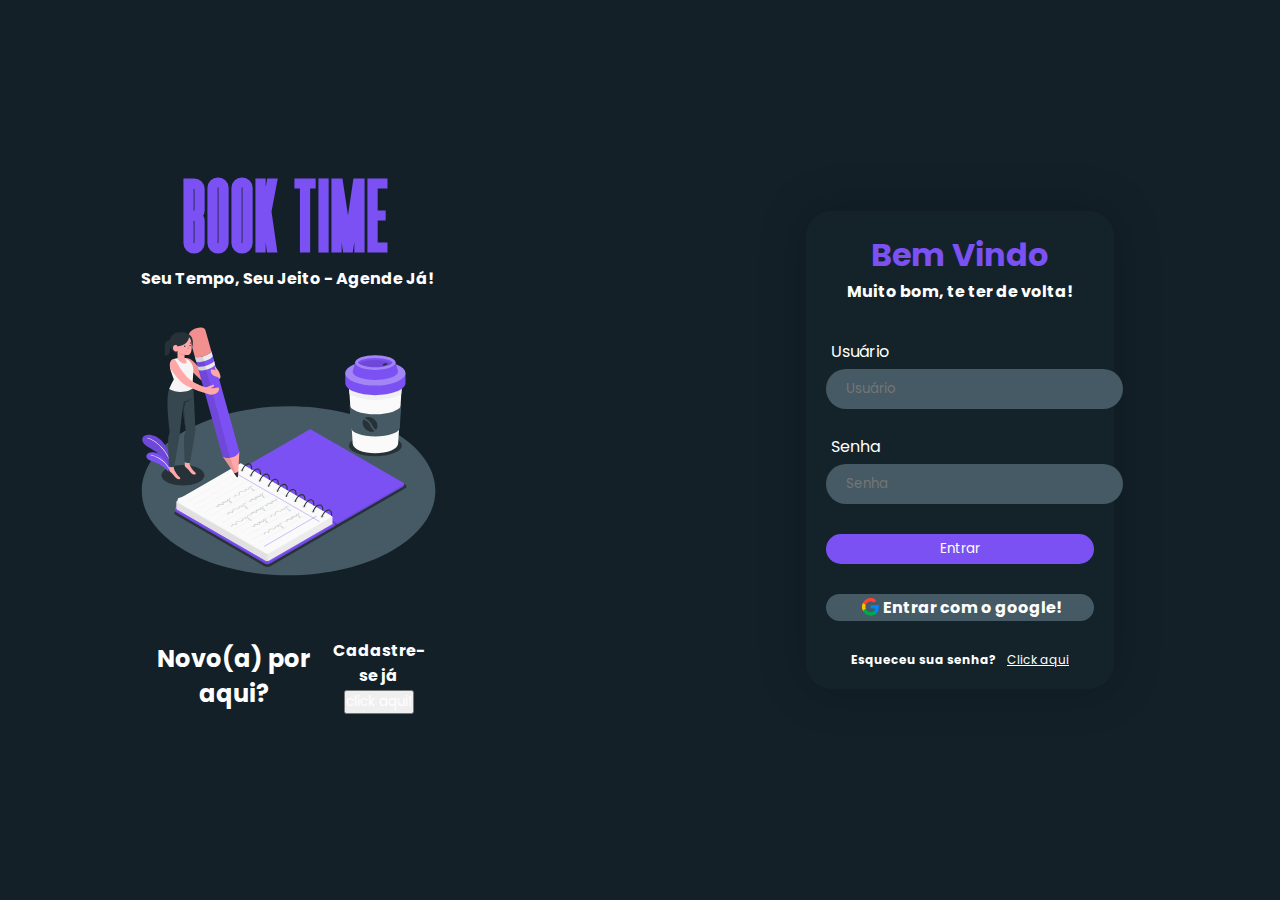
==== login.html @ d2c0512f "Alteração" ====
<!DOCTYPE html>
<html lang="en">
<head>
    <meta charset="UTF-8">
    <meta name="viewport" content="width=device-width, initial-scale=1.0">
    <title>Book Time</title>
    <link rel="shortcut icon" href="img/historia.png" type="image/x-icon">
    <link rel="stylesheet" href="style.css">
    
</head>
<body>
    <div class="conteiner">

        <div class="left_login">
            <div class="logo_slogan">
                <h1 class="logo">Book Time</h1>
                <h4 class="subtitle">Seu Tempo, Seu Jeito - Agende Já!</h4>

                <img class="book_time" src="img/Notebook-amico.svg" alt="mulher agendando horario">
                

                <div class="cadastro">
                    <div class="novo">
                        <h2>Novo(a) por aqui?</h2>
                    </div>
                    
                    <div class="link_cad">
                        <h4>Cadastre-se já</h4>
                        <button>click aqui!</button>
                    </div>
                </div>
            </div>
        </div>

        <div class="right_login">
           <div class="contorno">
                <div class="bem_vindo">
                    <h1>Bem Vindo</h1>
                    <h4>Muito bom, te ter de volta!</h4>
                </div>

                <div class="login_input">
                    <div class="input">
                        <label for="Usuario">Usuário</label>
                        <input type="text" name="senha" placeholder="Usuário" required>
                    </div>
                
                    <div class="input">
                        <label for="senha">Senha</label>
                        <input type="password" name="senha" placeholder="Senha" required>
                    </div>
                </div>
                <button class="button">Entrar</button>

                <div class="google">
                    <img src="img/google-pq.png" alt="logo google">
                    <h4>Entrar com o google!</h4>
                </div>

                <div class="redefinir">
                    <h4>Esqueceu sua senha?</h4>
                    <a class
                     href="#">Click aqui</a>
                </div>
           </div>
        </div>

        <div class="cadastro2">
            <h4>Cadastre-se já</h4>
            <button class="button">click aqui!</button>
        </div>
    </div>
</body>
</html>
---- style.css ----
@import url('https://fonts.googleapis.com/css2?family=Poppins:ital,wght@0,100;0,200;0,300;0,400;0,500;0,600;0,700;0,800;0,900;1,100;1,200;1,300;1,400;1,500;1,600;1,700;1,800;1,900&display=swap');

@font-face{
    font-family:"Boba.ttf";
    src: url(fonte/Boba.ttf) format(truetype);
}

*{
    margin: 0;
    padding: 0;
    font-family: "poppins";
    color: white;
}
.conteiner{
    width: 100%;
    height: 100vh;
    display: grid;
    grid-template-columns: 1fr 1fr;
    justify-content: center;
    align-items: center;
    background-color: #132028;

}    

.left_login{
    display: flex;
    width: 50%;
    flex-direction: column;
    justify-content: center;
    text-align: center;
    padding-left: 20%;   
}

.logo{
    font-family: "boba.ttf";
    font-size: 100px;
    letter-spacing: 3px;
    color: #7c51f3;
}

.book_time{
    max-width: 500px;
    width: 100%;
}

.novo_por{
    color: #7c51f3;
}

.cadastro{
    display: flex;
    align-items: center;
    justify-content: center;
    gap: 10px;
    margin: 20px;
}

.contorno > .button{
    width: 100%;
}

.button{
    width: 90px;
    height: 30px;
    background-color: #7c51f3;
    border: none;
    border-radius: 25px;
}

.button:hover{
    background-color: #9070e6;
    cursor: pointer;
}

.right_login{
    display: flex;
    flex-direction: column;
    justify-content: center;
    align-items: center;
    margin: 10%; 
}

.contorno{
    width: 60%;
    height: auto;
    padding: 20px;
    display: flex;
    gap: 30px;
    flex-direction: column;
    justify-content: center;
    text-align: center; 
    background-color: #14232a;
    border-radius: 25px;
    box-shadow: 0px 0px 50px rgba(7, 6, 10, 0.2);
    box-sizing: border-box;
    min-width: 300px;
}

.bem_vindo > h1{
    color: #7c51f3;
}

.login_input{
    width: 100%;
    display: flex;
    flex-direction: column; 
    gap: 20px;
    
}

.input{
    display: grid;
    

}

.input > label{
    display: flex;
    margin: 5px;
}    

.input > input{
    height: 40px;
    border-radius: 25px;
    padding: 0px 20px;
    color: rgb(255, 255, 255);
    background-color: rgb(69,90,100);
    outline: none;
    border: none;
}

.redefinir{
    Display: flex;
    font-size: 12px;
    justify-content: center;
    gap: 10px;
}

.google{
    display: flex;
    align-items: center;
    justify-content: center;
    background-color: rgb(69,90,100);
    border-radius: 25px;
}

.google:hover{
    cursor: pointer;
    background-color: #1d323b;
   
}

.google > img{
    width: 10%;

} 

.cadastro2{
    display: none;
}

@media (max-width: 500px){
    .conteiner{
        width: 100%;
        height: 100vh;
        display: grid;
        grid-template-columns: 1fr;
        grid-template-rows: 1fr 2fr 1fr;
        row-gap: 20px;
        align-items: center;
        justify-content: center;
        
    }

    .book_time{
        display: none;
    }

    .cadastro{
        display: none;
    }

    .left_login{
        margin: 0;
        padding: 0;
        width: 100%;
        height: 100%;
    }

    
    
    .right_login{
        margin: 0;
        padding: 0;
        width: 100%;
        height: 100%;
        justify-content: center;
        align-items: center;
    }

    .contorno{
        width: 80%;
        height: 100%;
        
    }

    .cadastro2{
        width: 100%;
        height: 50%;
        display: flex;
        position: relative;
        gap: 15px;
        align-items: end;
        justify-content: center;
    }
}
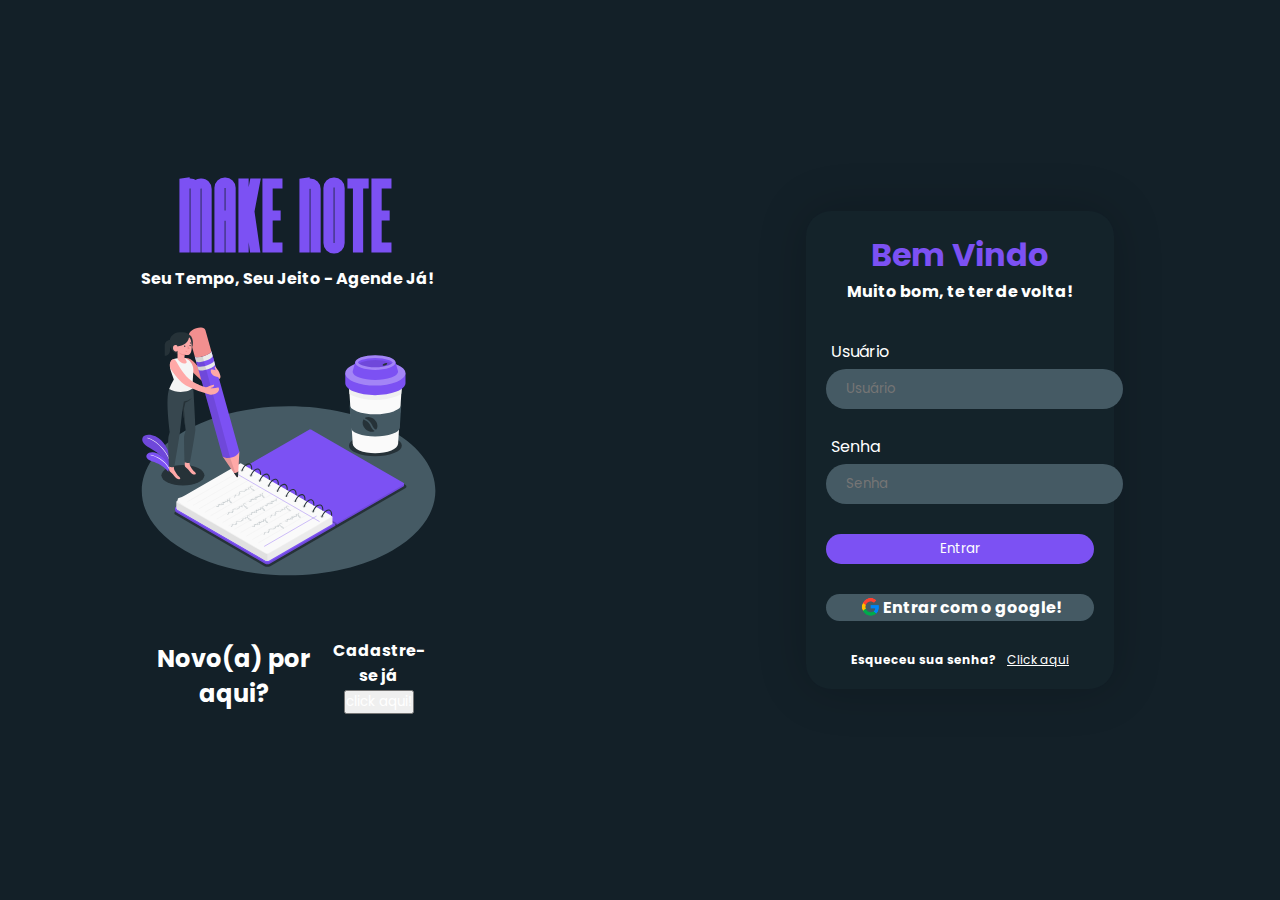
==== commit 59a23dbd: "Rename" ====
--- a/login.html
+++ b/login.html
@@ -1,9 +1,9 @@
 <!DOCTYPE html>
-<html lang="en">
+<html lang="pt-br">
 <head>
     <meta charset="UTF-8">
     <meta name="viewport" content="width=device-width, initial-scale=1.0">
-    <title>Book Time</title>
+    <title>Make Note</title>
     <link rel="shortcut icon" href="img/historia.png" type="image/x-icon">
     <link rel="stylesheet" href="style.css">
     
@@ -13,7 +13,7 @@
 
         <div class="left_login">
             <div class="logo_slogan">
-                <h1 class="logo">Book Time</h1>
+                <h1 class="logo">Make Note</h1>
                 <h4 class="subtitle">Seu Tempo, Seu Jeito - Agende Já!</h4>
 
                 <img class="book_time" src="img/Notebook-amico.svg" alt="mulher agendando horario">
